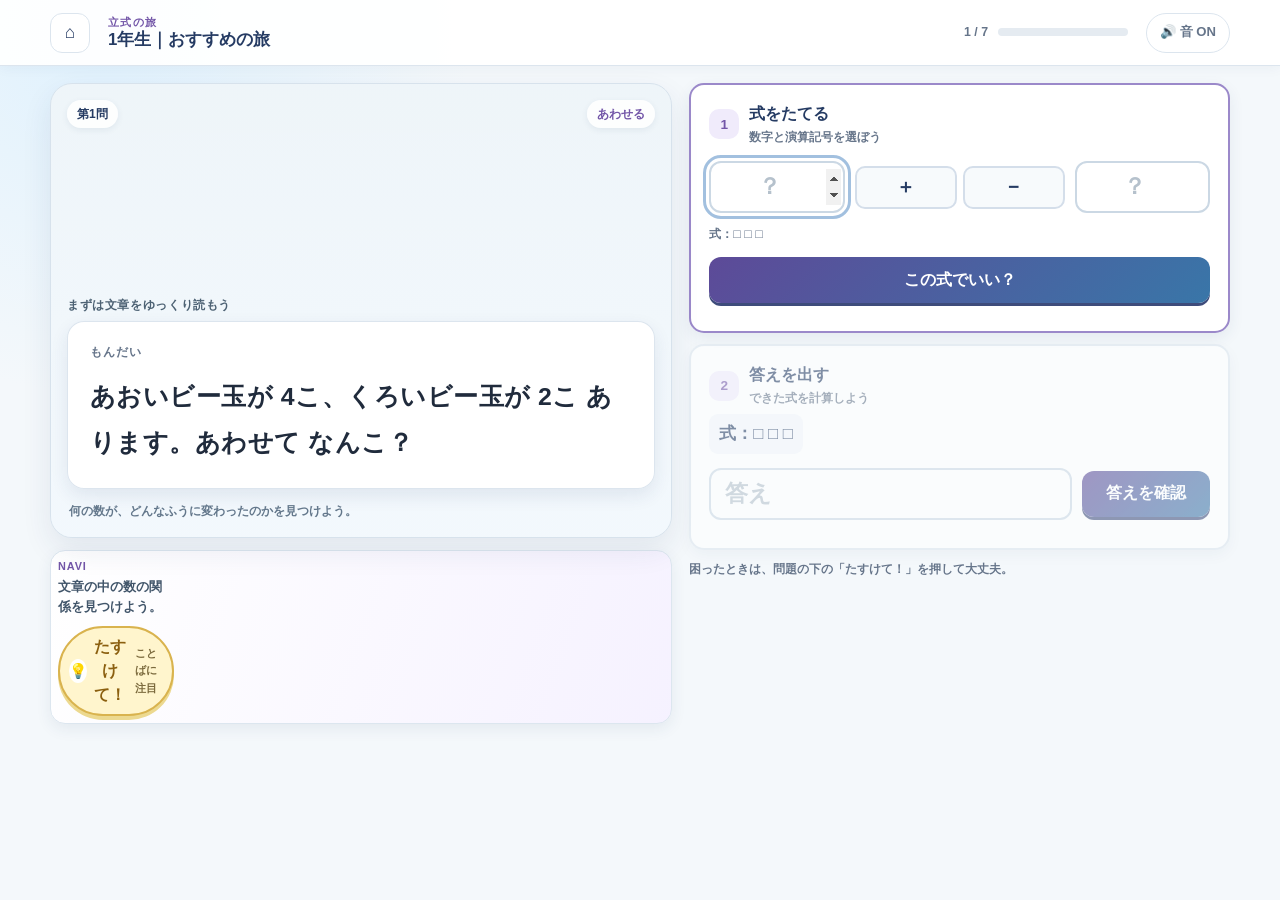
==== quest.html @ e816d4b9 "Refresh question screen after operator UI fix" ====
<!DOCTYPE html>
<html lang="ja">
<head>
  <meta charset="UTF-8">
  <meta name="viewport" content="width=device-width, initial-scale=1.0">
  <meta name="description" content="文章題の式をたてる練習">
  <title>立式の旅｜ことばの森</title>
  <link rel="stylesheet" href="styles.css?v=20261022-9">
</head>
<body class="quest-page">
  <header class="quest-header">
    <div class="quest-header-inner">
      <a class="quest-home" href="index.html" aria-label="旅の入り口へ戻る">⌂</a>
      <div class="quest-heading">
        <p class="eyebrow">立式の旅</p>
        <h1 id="quest-title">式の道をひらこう</h1>
      </div>
      <div class="quest-progress" aria-label="問題の進み具合">
        <span class="quest-progress-label" id="q-progress">1 / 7</span>
        <span class="quest-progress-track" aria-hidden="true"><span class="quest-progress-fill" id="q-progress-fill"></span></span>
      </div>
      <button class="sound-button" id="sound-toggle" type="button" aria-label="音の設定">🔊 音 ON</button>
    </div>
  </header>

  <main class="quest-main">
    <div class="quest-layout">
      <section class="problem-column" aria-labelledby="problem-heading">
        <div class="scene-card">
          <div class="scene-backdrop" id="scene-backdrop" aria-hidden="true"></div>
          <div class="scene-content">
            <div class="scene-top">
              <span class="stage-pill" id="stage-pill">第1問</span>
              <span class="type-pill" id="type-pill">文章題</span>
            </div>
            <p class="read-label">まずは文章をゆっくり読もう</p>
            <div class="problem-copy">
              <h2 id="problem-heading">もんだい</h2>
              <p class="question-text" id="q-text">よみこみ中...</p>
            </div>
            <p class="scene-tip">何の数が、どんなふうに変わったのかを見つけよう。</p>
          </div>
        </div>

        <div class="navi-help-card" id="navi-help-card">
          <img id="navi-img" src="https://tt-sensei.github.io/navi-character-/assets/web/fantasy/sora-swordsman.webp" alt="文章題の学習を案内するファンタジーNAVI">
          <div class="navi-help-copy">
            <small id="navi-label">NAVI</small>
            <p id="navi-message">文章の中の数の関係を見つけよう。</p>
            <button class="hint-trigger" id="hint-button" type="button" aria-label="ことばのヒントを開く">
              <span class="hint-trigger-icon" aria-hidden="true">💡</span>
              <strong>たすけて！</strong>
              <span>ことばに注目</span>
            </button>
            <div class="hint-box is-hidden" id="hint-box"></div>
            <button class="answer-help-trigger is-hidden" id="answer-help-button" type="button">🤝 答えをお願い</button>
          </div>
        </div>
      </section>

      <section class="work-column" aria-label="式と答えの入力">
        <div class="step-card is-active" id="formula-step">
          <div class="step-head">
            <span class="step-number">1</span>
            <div>
              <h2>式をたてる</h2>
              <p>数字と演算記号を選ぼう</p>
            </div>
          </div>
          <div class="formula-builder">
            <input class="number-input" id="formula-num1" type="number" inputmode="numeric" min="0" placeholder="？" aria-label="式の左の数">
            <div class="operator-grid" role="group" aria-label="演算記号">
              <button class="operator-button" data-operation="add" type="button" aria-label="たし算">＋</button>
              <button class="operator-button" data-operation="sub" type="button" aria-label="ひき算">−</button>
              <button class="operator-button" data-operation="mul" type="button" aria-label="かけ算">×</button>
              <button class="operator-button" data-operation="div" type="button" aria-label="わり算">÷</button>
            </div>
            <input class="number-input" id="formula-num2" type="number" inputmode="numeric" min="0" placeholder="？" aria-label="式の右の数">
          </div>
          <p class="formula-equals" id="formula-preview">式：□　□　□</p>
          <button class="step-action" id="check-formula" type="button">この式でいい？</button>
          <div class="feedback" id="formula-feedback" aria-live="polite"></div>
        </div>

        <div class="step-card is-locked" id="answer-step" aria-disabled="true">
          <div class="step-head">
            <span class="step-number">2</span>
            <div>
              <h2>答えを出す</h2>
              <p>できた式を計算しよう</p>
            </div>
          </div>
          <div class="formula-answer-view" id="answer-formula-view">式：□　□　□</div>
          <div class="answer-row">
            <input class="answer-input" id="answer-input" type="number" inputmode="numeric" min="0" placeholder="答え" aria-label="答え">
            <button class="step-action" id="check-answer" type="button" disabled>答えを確認</button>
          </div>
          <div class="feedback" id="answer-feedback" aria-live="polite"></div>
          <div class="answer-reveal is-hidden" id="answer-reveal"></div>
          <button class="step-action is-hidden" id="next-question" type="button">次の問題へ →</button>
        </div>

        <div class="escape-row">
          <span class="session-note">困ったときは、問題の下の「たすけて！」を押して大丈夫。</span>
        </div>
      </section>
    </div>

    <section class="empty-state step-card is-hidden" id="empty-state">
      <div class="step-head">
        <span class="step-number">✓</span>
        <div>
          <h2>まちがいノートは空です</h2>
          <p>まずはおすすめの旅で、いろいろな式をたててみよう。</p>
        </div>
      </div>
      <a class="secondary-button" href="index.html">旅の入り口へ戻る</a>
    </section>
  </main>

  <div class="result-overlay is-hidden" id="result-overlay" role="dialog" aria-modal="true" aria-labelledby="result-title">
    <section class="result-panel">
      <div class="result-art">
        <img id="result-art-img" src="https://tt-sensei.github.io/navi-character-/assets/web/fantasy/groups/group-fantasy-celebration.webp" alt="立式の旅を終えたNAVIキャラクターたち">
      </div>
      <h2 id="result-title">旅を終えました</h2>
      <p id="result-subtitle">今日の立式をふり返ろう。</p>
      <section class="collection-reward is-hidden" id="collection-reward" aria-live="polite">
        <p class="collection-reward-label">ゴールのごほうび</p>
        <div class="collection-reward-content">
          <div class="collection-badge-large" id="collection-badge-large"><span>？</span></div>
          <div>
            <strong id="collection-reward-title">バッジを見つけた！</strong>
            <p id="collection-reward-copy"></p>
          </div>
        </div>
      </section>
      <div class="result-stats">
        <div class="result-stat"><strong id="result-formulas">0</strong><span>式をたてた</span></div>
        <div class="result-stat"><strong id="result-correct">0</strong><span>最後までできた</span></div>
        <div class="result-stat"><strong id="result-viewed">0</strong><span>手がかり・答え</span></div>
      </div>
      <p class="result-message" id="result-message"></p>
      <div class="result-actions">
        <button class="primary-button" id="retry-quest" type="button">もう一度この旅へ</button>
        <a class="secondary-button" href="index.html">旅の入り口へ</a>
      </div>
    </section>
  </div>

  <script type="module" src="quest.js?v=20261022-7"></script>
</body>
</html>
---- styles.css ----
@import url("https://tt-sensei.github.io/edu-effects/css/edu-effects-library.css");

:root {
  --ink: #202b3c;
  --muted: #66758a;
  --line: #dce5ee;
  --paper: #ffffff;
  --paper-soft: #f7fafc;
  --sky: #eaf5ff;
  --navy: #253b63;
  --violet: #7356a8;
  --violet-soft: #f0ebfb;
  --mint: #249579;
  --mint-soft: #e6f7f1;
  --coral: #c95c52;
  --coral-soft: #fff0ee;
  --amber: #be7b21;
  --amber-soft: #fff7df;
  --blue: #3174b9;
  --blue-soft: #eaf3ff;
  --shadow: 0 12px 30px rgba(37, 59, 99, 0.09);
  --shadow-small: 0 5px 15px rgba(37, 59, 99, 0.08);
  --radius-lg: 22px;
  --radius-md: 15px;
  --radius-sm: 11px;
}

* {
  box-sizing: border-box;
}

html {
  min-width: 320px;
  background: #f3f7fa;
}

body {
  margin: 0;
  min-height: 100vh;
  color: var(--ink);
  background:
    radial-gradient(circle at 8% 0%, rgba(197, 228, 255, 0.66), transparent 28rem),
    radial-gradient(circle at 94% 10%, rgba(235, 222, 255, 0.48), transparent 24rem),
    #f4f8fb;
  font-family: "Yu Gothic", "Hiragino Kaku Gothic ProN", Meiryo, sans-serif;
  line-height: 1.55;
}

button,
input {
  font: inherit;
}

button,
a {
  -webkit-tap-highlight-color: transparent;
}

button {
  cursor: pointer;
}

button:focus-visible,
a:focus-visible,
input:focus-visible {
  outline: 3px solid rgba(49, 116, 185, 0.45);
  outline-offset: 3px;
}

img {
  max-width: 100%;
}

.is-hidden {
  display: none !important;
}

.visually-hidden {
  position: absolute !important;
  width: 1px !important;
  height: 1px !important;
  padding: 0 !important;
  margin: -1px !important;
  overflow: hidden !important;
  clip: rect(0, 0, 0, 0) !important;
  white-space: nowrap !important;
  border: 0 !important;
}

/* 共通ヘッダー */
.portal-header,
.quest-header {
  position: relative;
  z-index: 2;
  background: rgba(255, 255, 255, 0.93);
  border-bottom: 1px solid var(--line);
  box-shadow: 0 2px 12px rgba(37, 59, 99, 0.05);
}

.portal-header-inner,
.quest-header-inner {
  width: min(1180px, calc(100% - 28px));
  margin: 0 auto;
  min-height: 72px;
  display: flex;
  align-items: center;
  gap: 18px;
}

.brand {
  display: flex;
  align-items: center;
  gap: 10px;
  color: var(--navy);
}

.brand-mark {
  width: 38px;
  height: 38px;
  display: grid;
  place-items: center;
  border-radius: 12px;
  color: #fff;
  background: linear-gradient(145deg, #6b56a8, #3a6fa8);
  box-shadow: 0 5px 12px rgba(80, 73, 157, 0.2);
  font-size: 1.25rem;
}

.brand-title {
  margin: 0;
  font-size: 1.12rem;
  letter-spacing: 0.04em;
}

.brand-subtitle {
  margin: 1px 0 0;
  color: var(--muted);
  font-size: 0.72rem;
}

.header-spacer {
  flex: 1;
}

.sound-button,
.text-link-button {
  display: inline-flex;
  align-items: center;
  justify-content: center;
  min-height: 40px;
  border: 1px solid var(--line);
  border-radius: 999px;
  padding: 7px 13px;
  color: var(--muted);
  background: #fff;
  font-size: 0.82rem;
  font-weight: 700;
}

.sound-button:hover,
.text-link-button:hover {
  border-color: #a8bfd9;
  color: var(--navy);
  background: var(--blue-soft);
}

/* トップ */
.portal-main {
  width: min(1180px, calc(100% - 28px));
  margin: 0 auto;
  padding: 24px 0 42px;
}

.hero {
  min-height: 270px;
  display: grid;
  grid-template-columns: minmax(0, 1.12fr) minmax(310px, 0.88fr);
  overflow: hidden;
  border: 1px solid #d9e3ed;
  border-radius: var(--radius-lg);
  background: var(--paper);
  box-shadow: var(--shadow);
}

.hero-copy {
  padding: 31px 34px 28px;
  align-self: center;
}

.eyebrow {
  margin: 0 0 8px;
  color: var(--violet);
  font-size: 0.8rem;
  font-weight: 900;
  letter-spacing: 0.13em;
}

.hero-title {
  margin: 0;
  color: var(--navy);
  font-size: clamp(1.8rem, 3.1vw, 2.65rem);
  line-height: 1.25;
  letter-spacing: 0.03em;
}

.journey-purpose {
  display: grid;
  gap: 1px;
  max-width: 560px;
  margin-top: 13px;
  padding: 9px 13px 10px;
  border-left: 4px solid var(--amber);
  border-radius: 0 12px 12px 0;
  background: var(--amber-soft);
}

.journey-purpose span {
  color: #9a741c;
  font-size: 0.7rem;
  font-weight: 900;
  letter-spacing: 0.08em;
}

.journey-purpose strong {
  color: var(--navy);
  font-size: 1.05rem;
  line-height: 1.35;
}

.journey-purpose small {
  color: #6d5a2b;
  font-size: 0.78rem;
  font-weight: 800;
}

.hero-lead {
  max-width: 600px;
  margin: 10px 0 0;
  color: #425368;
  font-size: 0.9rem;
  font-weight: 700;
}

.flow {
  display: flex;
  flex-wrap: wrap;
  align-items: center;
  gap: 7px;
  margin-top: 21px;
}

.flow-step {
  padding: 6px 10px;
  border-radius: 999px;
  color: #3a5873;
  background: var(--blue-soft);
  font-size: 0.78rem;
  font-weight: 800;
}

.flow-arrow {
  color: #a1b0c0;
  font-weight: 900;
}

.hero-art {
  position: relative;
  min-height: 270px;
  display: grid;
  place-items: end center;
  overflow: hidden;
  background:
    linear-gradient(90deg, rgba(255, 255, 255, 0.18), transparent 28%),
    url("https://tt-sensei.github.io/navi-character-/assets/web/fantasy/backgrounds/forest.webp") center / cover;
}

.hero-art::after {
  content: "";
  position: absolute;
  inset: 0;
  background: linear-gradient(90deg, rgba(250, 252, 255, 0.3), transparent 36%);
  pointer-events: none;
}

.hero-art img {
  position: relative;
  z-index: 1;
  width: min(100%, 510px);
  height: auto;
  margin: 0 auto 3px;
  object-fit: contain;
  filter: drop-shadow(0 9px 9px rgba(41, 58, 85, 0.18));
}

.progress-card {
  display: grid;
  grid-template-columns: auto minmax(0, 1fr) auto;
  align-items: center;
  gap: 18px;
  margin-top: 18px;
  padding: 16px 20px;
  border: 1px solid #d9e3ed;
  border-radius: var(--radius-md);
  background: rgba(255, 255, 255, 0.93);
  box-shadow: var(--shadow-small);
}

.progress-emblem {
  width: 51px;
  height: 51px;
  display: grid;
  place-items: center;
  border-radius: 16px;
  color: var(--amber);
  background: var(--amber-soft);
  font-size: 1.65rem;
}

.progress-title {
  margin: 0;
  font-size: 0.82rem;
  color: var(--muted);
  font-weight: 800;
}

.progress-number {
  margin: 1px 0 0;
  color: var(--navy);
  font-size: 1.25rem;
  font-weight: 900;
}

.progress-number small {
  color: var(--muted);
  font-size: 0.75rem;
  font-weight: 700;
}

.progress-track {
  height: 10px;
  margin-top: 7px;
  overflow: hidden;
  border-radius: 99px;
  background: #e8eef3;
}

.progress-fill {
  height: 100%;
  width: 0;
  border-radius: inherit;
  background: linear-gradient(90deg, #57b995, #6f9ddb);
  transition: width 0.35s ease;
}

.progress-side {
  min-width: 104px;
  color: var(--muted);
  text-align: right;
  font-size: 0.8rem;
  font-weight: 700;
}

.progress-side strong {
  display: block;
  color: var(--violet);
  font-size: 1.05rem;
}

.collection-section {
  margin-top: 25px;
  overflow: hidden;
  border: 1px solid #dce6ef;
  border-radius: var(--radius-md);
  background: rgba(255, 255, 255, 0.86);
  box-shadow: var(--shadow-small);
}

.collection-summary {
  display: flex;
  align-items: center;
  justify-content: space-between;
  gap: 15px;
  min-height: 72px;
  padding: 13px 17px;
  cursor: pointer;
  list-style: none;
  user-select: none;
}

.collection-summary::-webkit-details-marker {
  display: none;
}

.collection-summary::marker {
  content: "";
}

.collection-summary:hover {
  background: #fbfdff;
}

.collection-summary-main {
  display: grid;
  min-width: 0;
}

.collection-kicker {
  color: #9a741c;
  font-size: 0.68rem;
  font-weight: 900;
  letter-spacing: 0.08em;
}

.collection-summary-title {
  color: var(--navy);
  font-size: 1.12rem;
  font-weight: 900;
}

.collection-summary-note {
  overflow: hidden;
  color: var(--muted);
  font-size: 0.74rem;
  font-weight: 700;
  text-overflow: ellipsis;
  white-space: nowrap;
}

.collection-summary-side {
  display: inline-flex;
  align-items: center;
  flex: 0 0 auto;
  gap: 11px;
}

.collection-count {
  color: var(--violet);
  font-size: 0.88rem;
  white-space: nowrap;
}

.collection-toggle {
  display: grid;
  width: 28px;
  height: 28px;
  place-items: center;
  border: 1px solid #cbd8e4;
  border-radius: 50%;
  color: var(--violet);
  background: var(--violet-soft);
  font-size: 1.1rem;
  line-height: 1;
  transition: transform 0.18s ease, background 0.18s ease;
}

.collection-section[open] .collection-toggle {
  transform: rotate(45deg);
  background: #fff;
}

.collection-content {
  padding: 0 14px 14px;
  border-top: 1px solid #e6edf3;
}

.collection-description {
  margin: 11px 3px 0;
  color: var(--muted);
  font-size: 0.78rem;
  font-weight: 700;
}

.collection-grid {
  display: grid;
  grid-template-columns: repeat(10, minmax(0, 1fr));
  gap: 8px;
  max-height: 410px;
  overflow: auto;
  padding: 10px;
  border: 1px solid #dce6ef;
  border-radius: var(--radius-md);
  background: rgba(255, 255, 255, 0.72);
}

.collection-badge-card {
  min-width: 0;
  padding: 5px 3px 6px;
  border: 1px solid transparent;
  border-radius: 10px;
  background: rgba(255, 255, 255, 0.8);
  text-align: center;
}

.collection-badge-card.is-found {
  border-color: #ead99a;
  background: #fffdf4;
}

.collection-badge-frame {
  display: grid;
  width: 100%;
  aspect-ratio: 1;
  place-items: center;
  border-radius: 50%;
  color: #bdc8d2;
  background: #edf2f6;
  font-size: 1.25rem;
  font-weight: 900;
}

.collection-badge-card.is-found .collection-badge-frame {
  background: #fff7d9;
}

.collection-badge-frame img {
  width: 100%;
  height: 100%;
  object-fit: contain;
}

.collection-badge-card strong,
.collection-badge-card small {
  display: block;
  overflow: hidden;
  text-overflow: ellipsis;
  white-space: nowrap;
}

.collection-badge-card strong {
  margin-top: 4px;
  color: var(--navy);
  font-size: 0.67rem;
}

.collection-badge-card small {
  margin-top: 1px;
  color: var(--muted);
  font-size: 0.57rem;
  font-weight: 800;
}

.section-heading {
  display: flex;
  align-items: end;
  justify-content: space-between;
  gap: 15px;
  margin: 30px 2px 12px;
}

.section-heading h2 {
  margin: 0;
  color: var(--navy);
  font-size: 1.25rem;
}

.section-heading p {
  margin: 3px 0 0;
  color: var(--muted);
  font-size: 0.82rem;
}

.grade-grid {
  display: grid;
  grid-template-columns: repeat(3, minmax(0, 1fr));
  gap: 13px;
}

.grade-card {
  position: relative;
  display: flex;
  flex-direction: column;
  min-height: 142px;
  padding: 18px;
  border: 2px solid transparent;
  border-radius: var(--radius-md);
  color: var(--ink);
  background: #fff;
  box-shadow: var(--shadow-small);
  text-align: left;
  transition: transform 0.16s ease, border-color 0.16s ease, box-shadow 0.16s ease;
}

.grade-card:hover {
  transform: translateY(-2px);
  box-shadow: var(--shadow);
}

.grade-card.is-selected {
  border-color: var(--violet);
  box-shadow: 0 0 0 4px rgba(115, 86, 168, 0.1), var(--shadow-small);
}

.grade-card[data-color="mint"] .grade-number {
  color: var(--mint);
  background: var(--mint-soft);
}

.grade-card[data-color="blue"] .grade-number {
  color: var(--blue);
  background: var(--blue-soft);
}

.grade-card[data-color="violet"] .grade-number {
  color: var(--violet);
  background: var(--violet-soft);
}

.grade-top {
  display: flex;
  align-items: center;
  gap: 11px;
}

.grade-number {
  width: 40px;
  height: 40px;
  display: grid;
  place-items: center;
  border-radius: 13px;
  font-size: 1.15rem;
  font-weight: 900;
}

.grade-card h3 {
  margin: 0;
  font-size: 1.1rem;
}

.grade-card p {
  margin: 11px 0 0;
  color: var(--muted);
  font-size: 0.82rem;
  font-weight: 700;
}

.grade-check {
  position: absolute;
  top: 13px;
  right: 14px;
  color: var(--violet);
  font-size: 0.85rem;
  font-weight: 900;
  opacity: 0;
}

.grade-card.is-selected .grade-check {
  opacity: 1;
}

.route-panel {
  margin-top: 16px;
  padding: 20px;
  border: 1px solid #d9e3ed;
  border-radius: var(--radius-lg);
  background: rgba(255, 255, 255, 0.94);
  box-shadow: var(--shadow-small);
}

.route-panel-head {
  display: flex;
  align-items: center;
  justify-content: space-between;
  gap: 18px;
  margin-bottom: 14px;
}

.route-panel-head h2 {
  margin: 0;
  color: var(--navy);
  font-size: 1.18rem;
}

.route-panel-head p {
  margin: 3px 0 0;
  color: var(--muted);
  font-size: 0.8rem;
}

.route-map-mark {
  flex: 0 0 auto;
  width: 86px;
  height: 50px;
  overflow: hidden;
  border-radius: 12px;
  background: var(--violet-soft);
}

.route-map-mark img {
  width: 100%;
  height: 100%;
  object-fit: contain;
}

.route-grid {
  display: grid;
  grid-template-columns: repeat(3, minmax(0, 1fr));
  gap: 10px;
}

.route-card {
  min-height: 87px;
  padding: 13px 14px;
  border: 2px solid var(--line);
  border-radius: var(--radius-sm);
  color: var(--ink);
  background: var(--paper-soft);
  text-align: left;
  transition: border-color 0.15s ease, background 0.15s ease, transform 0.15s ease;
}

.route-card:hover {
  transform: translateY(-1px);
  border-color: #b9c9da;
}

.route-card.is-selected {
  border-color: var(--route-color, var(--violet));
  background: #fff;
  box-shadow: 0 0 0 3px color-mix(in srgb, var(--route-color, var(--violet)) 12%, transparent);
}

.route-card[data-color="mint"] { --route-color: var(--mint); }
.route-card[data-color="coral"] { --route-color: var(--coral); }
.route-card[data-color="violet"] { --route-color: var(--violet); }
.route-card[data-color="amber"] { --route-color: var(--amber); }
.route-card[data-color="blue"] { --route-color: var(--blue); }

.route-icon {
  display: inline-grid;
  width: 28px;
  height: 28px;
  place-items: center;
  margin-bottom: 5px;
  border-radius: 9px;
  color: var(--route-color, var(--violet));
  background: color-mix(in srgb, var(--route-color, var(--violet)) 12%, white);
  font-size: 1rem;
  font-weight: 900;
}

.route-card strong {
  display: block;
  font-size: 0.9rem;
}

.route-card small {
  display: block;
  margin-top: 2px;
  color: var(--muted);
  font-size: 0.72rem;
  font-weight: 700;
}

.route-actions {
  display: flex;
  align-items: center;
  justify-content: space-between;
  gap: 12px;
  margin-top: 17px;
}

.route-selected-note {
  color: var(--muted);
  font-size: 0.8rem;
  font-weight: 700;
}

.primary-button,
.secondary-button {
  min-height: 47px;
  border-radius: 13px;
  padding: 10px 20px;
  font-weight: 900;
  transition: transform 0.12s ease, box-shadow 0.12s ease, opacity 0.12s ease;
}

.primary-button {
  border: 0;
  color: #fff;
  background: linear-gradient(135deg, #5f4d9c, #3776a9);
  box-shadow: 0 4px 0 #3e4c7b;
}

.primary-button:hover {
  box-shadow: 0 6px 12px rgba(64, 78, 138, 0.22);
}

.primary-button:active,
.secondary-button:active {
  transform: translateY(2px);
}

.secondary-button {
  border: 1px solid var(--line);
  color: var(--navy);
  background: #fff;
}

.secondary-button:hover {
  border-color: #a8bfd9;
  background: var(--blue-soft);
}

.journey-note {
  display: grid;
  grid-template-columns: auto 1fr;
  align-items: center;
  gap: 16px;
  margin-top: 19px;
  padding: 13px 17px;
  border: 1px solid #dce9e8;
  border-radius: var(--radius-md);
  background: #f2fbf8;
}

.journey-note img {
  width: 92px;
  height: 66px;
  object-fit: contain;
}

.journey-note strong {
  display: block;
  color: #2d6e61;
  font-size: 0.9rem;
}

.journey-note span {
  display: block;
  margin-top: 2px;
  color: #577b75;
  font-size: 0.78rem;
}

.portal-footer {
  display: flex;
  align-items: center;
  justify-content: space-between;
  gap: 15px;
  margin-top: 22px;
  color: var(--muted);
  font-size: 0.75rem;
}

.empty-state {
  width: min(680px, 100%);
  margin: 30px auto;
}

.empty-state .secondary-button {
  display: inline-flex;
  margin-top: 18px;
  color: var(--navy);
  text-decoration: none;
}

.danger-link {
  border: 0;
  padding: 4px 0;
  color: #8998a9;
  background: transparent;
  font-size: 0.75rem;
  text-decoration: underline;
}

.danger-link:hover {
  color: var(--coral);
}

/* 問題画面 */
.quest-page {
  background:
    radial-gradient(circle at 8% 3%, rgba(208, 236, 255, 0.58), transparent 23rem),
    #f4f8fb;
}

.quest-header-inner {
  min-height: 65px;
}

.quest-home {
  display: inline-grid;
  width: 40px;
  height: 40px;
  place-items: center;
  flex: 0 0 auto;
  border: 1px solid var(--line);
  border-radius: 12px;
  color: var(--navy);
  background: #fff;
  text-decoration: none;
  font-size: 1.1rem;
}

.quest-home:hover {
  background: var(--blue-soft);
}

.quest-heading {
  min-width: 0;
}

.quest-heading .eyebrow {
  margin: 0;
  font-size: 0.66rem;
}

.quest-heading h1 {
  margin: 0;
  color: var(--navy);
  font-size: 1.05rem;
  line-height: 1.25;
}

.quest-progress {
  display: flex;
  align-items: center;
  gap: 10px;
  margin-left: auto;
}

.quest-progress-label {
  color: var(--muted);
  font-size: 0.77rem;
  font-weight: 900;
  white-space: nowrap;
}

.quest-progress-track {
  width: 130px;
  height: 8px;
  overflow: hidden;
  border-radius: 99px;
  background: #e5ebf1;
}

.quest-progress-fill {
  width: 0;
  height: 100%;
  border-radius: inherit;
  background: linear-gradient(90deg, #66b9a0, #6c80bd);
  transition: width 0.25s ease;
}

.quest-main {
  width: min(1180px, calc(100% - 28px));
  margin: 0 auto;
  padding: 17px 0 30px;
}

.quest-layout {
  display: grid;
  grid-template-columns: minmax(0, 1.07fr) minmax(380px, 0.93fr);
  align-items: start;
  gap: 17px;
}

.problem-column,
.work-column {
  min-width: 0;
}

.scene-card {
  position: relative;
  min-height: 455px;
  overflow: hidden;
  padding: 16px;
  border: 1px solid #d7e2ec;
  border-radius: var(--radius-lg);
  background: #edf4f8;
  box-shadow: var(--shadow);
}

.scene-backdrop {
  position: absolute;
  inset: 0;
  background: center / cover no-repeat;
  opacity: 0.72;
}

.scene-backdrop::after {
  content: "";
  position: absolute;
  inset: 0;
  background: linear-gradient(180deg, rgba(245, 250, 255, 0.2), rgba(245, 250, 255, 0.82) 68%, rgba(245, 250, 255, 0.95));
}

.scene-content {
  position: relative;
  z-index: 1;
  display: flex;
  min-height: 421px;
  flex-direction: column;
}

.scene-top {
  display: flex;
  align-items: center;
  justify-content: space-between;
  gap: 10px;
}

.stage-pill,
.type-pill {
  display: inline-flex;
  align-items: center;
  min-height: 28px;
  padding: 4px 10px;
  border-radius: 999px;
  color: var(--navy);
  background: rgba(255, 255, 255, 0.86);
  box-shadow: 0 2px 6px rgba(37, 59, 99, 0.08);
  font-size: 0.75rem;
  font-weight: 900;
}

.type-pill {
  color: var(--violet);
}

.read-label {
  margin: auto 0 6px;
  color: #4c6173;
  font-size: 0.77rem;
  font-weight: 900;
  letter-spacing: 0.05em;
}

.problem-copy {
  padding: 21px 22px 22px;
  border: 1px solid rgba(218, 228, 237, 0.94);
  border-radius: 17px;
  background: rgba(255, 255, 255, 0.95);
  box-shadow: 0 7px 18px rgba(37, 59, 99, 0.09);
}

.problem-copy h2 {
  margin: 0;
  color: var(--muted);
  font-size: 0.76rem;
  letter-spacing: 0.07em;
}

.question-text {
  margin: 12px 0 0;
  color: var(--ink);
  font-size: clamp(1.15rem, 2.05vw, 1.55rem);
  font-weight: 900;
  line-height: 1.85;
  letter-spacing: 0.02em;
  white-space: pre-wrap;
}

.scene-tip {
  margin: 13px 2px 0;
  color: #63778b;
  font-size: 0.78rem;
  font-weight: 700;
}

.navi-help-card {
  display: grid;
  grid-template-columns: 116px minmax(0, 1fr);
  align-items: center;
  gap: 13px;
  min-height: 124px;
  margin-top: 12px;
  padding: 7px 15px 7px 7px;
  border: 1px solid #dce6ef;
  border-radius: var(--radius-md);
  background: linear-gradient(110deg, rgba(255, 255, 255, 0.96), rgba(245, 241, 255, 0.96));
  box-shadow: var(--shadow-small);
}

.navi-help-card img {
  width: 116px;
  height: 116px;
  align-self: center;
  object-fit: contain;
}

.navi-help-copy {
  min-width: 0;
}

.navi-help-copy small {
  display: block;
  color: var(--violet);
  font-size: 0.68rem;
  font-weight: 900;
  letter-spacing: 0.08em;
}

.navi-help-copy p {
  margin: 2px 0 0;
  color: #41556a;
  font-size: 0.82rem;
  font-weight: 800;
}

.hint-trigger {
  display: inline-flex;
  align-items: center;
  gap: 7px;
  min-height: 38px;
  margin-top: 8px;
  padding: 7px 13px 7px 9px;
  border: 2px solid #d9b34e;
  border-radius: 999px;
  color: #654d15;
  background: #fff5cd;
  box-shadow: 0 4px 0 #ecd990;
  font-size: 0.82rem;
  font-weight: 900;
  cursor: pointer;
  transition: transform 140ms ease, box-shadow 140ms ease, background 140ms ease;
}

.hint-trigger:hover {
  background: #ffefb4;
  transform: translateY(-1px);
  box-shadow: 0 5px 0 #ecd990;
}

.hint-trigger:active {
  transform: translateY(2px);
  box-shadow: 0 2px 0 #ecd990;
}

.hint-trigger:focus-visible {
  outline: 3px solid rgba(73, 111, 190, 0.4);
  outline-offset: 3px;
}

.hint-trigger-icon {
  display: inline-grid;
  width: 24px;
  height: 24px;
  place-items: center;
  border-radius: 50%;
  background: #fff;
  font-size: 0.92rem;
}

.hint-trigger strong {
  color: #8b5f0f;
  font-size: 0.98rem;
}

.hint-trigger > span:last-child {
  color: #7b6a3d;
  font-size: 0.7rem;
  font-weight: 800;
}

.step-card {
  padding: 17px 18px;
  border: 2px solid #dce5ee;
  border-radius: var(--radius-md);
  background: #fff;
  box-shadow: var(--shadow-small);
}

.step-card + .step-card {
  margin-top: 11px;
}

.step-card.is-active {
  border-color: #9b89ca;
}

.step-card.is-done {
  border-color: #7fc6ad;
  background: #fbfffd;
}

.step-card.is-locked {
  opacity: 0.56;
}

.step-head {
  display: flex;
  align-items: center;
  gap: 10px;
}

.step-number {
  width: 30px;
  height: 30px;
  display: grid;
  place-items: center;
  border-radius: 10px;
  color: var(--violet);
  background: var(--violet-soft);
  font-size: 0.85rem;
  font-weight: 900;
}

.step-card.is-done .step-number {
  color: var(--mint);
  background: var(--mint-soft);
}

.step-head h2 {
  margin: 0;
  color: var(--navy);
  font-size: 1rem;
}

.step-head p {
  margin: 1px 0 0;
  color: var(--muted);
  font-size: 0.74rem;
  font-weight: 700;
}

.formula-builder {
  display: grid;
  grid-template-columns: minmax(85px, 1fr) minmax(150px, 1.55fr) minmax(85px, 1fr);
  align-items: center;
  gap: 10px;
  margin-top: 15px;
}

.number-input,
.answer-input {
  width: 100%;
  min-width: 0;
  min-height: 52px;
  border: 2px solid #cbd8e4;
  border-radius: 12px;
  color: var(--navy);
  background: #fff;
  font-size: 1.45rem;
  font-weight: 900;
  text-align: center;
}

.number-input::placeholder,
.answer-input::placeholder {
  color: #b5c1cc;
}

.number-input:disabled {
  color: #3e6d5e;
  border-color: #a9d9c7;
  background: #f1fbf6;
}

.operator-grid {
  display: grid;
  grid-template-columns: repeat(4, minmax(0, 1fr));
  gap: 6px;
}

.operator-button {
  min-height: 43px;
  border: 2px solid #d4deea;
  border-radius: 10px;
  color: var(--navy);
  background: var(--paper-soft);
  font-size: 1.2rem;
  font-weight: 900;
}

.operator-button:hover {
  border-color: #a9bbd1;
  background: var(--blue-soft);
}

.operator-button.is-selected {
  border-color: var(--violet);
  color: #fff;
  background: var(--violet);
}

.operator-button:disabled {
  cursor: default;
}

.formula-equals {
  margin: 12px 0 0;
  color: var(--muted);
  font-size: 0.78rem;
  font-weight: 800;
}

.formula-answer-view {
  display: inline-flex;
  align-items: center;
  gap: 7px;
  margin-top: 6px;
  padding: 7px 10px;
  border-radius: 9px;
  color: var(--navy);
  background: #f4f7fb;
  font-size: 1.05rem;
  font-weight: 900;
}

.step-action {
  width: 100%;
  min-height: 46px;
  margin-top: 13px;
  border: 0;
  border-radius: 12px;
  color: #fff;
  background: linear-gradient(135deg, #5d4a98, #3976a8);
  box-shadow: 0 3px 0 #3e4c7b;
  font-weight: 900;
}

.step-action:hover {
  filter: brightness(1.04);
}

.step-action:active {
  transform: translateY(2px);
  box-shadow: 0 1px 0 #3e4c7b;
}

.answer-row {
  display: grid;
  grid-template-columns: 1fr auto;
  align-items: center;
  gap: 10px;
  margin-top: 14px;
}

.answer-row .answer-input {
  text-align: left;
  padding: 0 14px;
}

.answer-row .step-action {
  width: auto;
  min-width: 128px;
  margin-top: 0;
}

.answer-help-trigger {
  display: block;
  width: 100%;
  margin-top: 10px;
  padding: 9px 12px;
  border: 1px dashed #9b89ca;
  border-radius: 10px;
  color: #65518d;
  background: #f7f3ff;
  font-size: 0.78rem;
  font-weight: 900;
  cursor: pointer;
}

.answer-help-trigger:hover {
  background: #eee8ff;
}

.answer-help-trigger:focus-visible {
  outline: 3px solid rgba(73, 111, 190, 0.4);
  outline-offset: 2px;
}

.feedback {
  min-height: 0;
  margin-top: 11px;
  padding: 0;
  border-radius: 11px;
  font-size: 0.84rem;
  font-weight: 900;
}

.feedback:not(:empty) {
  padding: 10px 12px;
}

.feedback.correct {
  color: #236c54;
  background: var(--mint-soft);
}

.feedback.wrong {
  color: #a74640;
  background: var(--coral-soft);
}

.feedback.info {
  color: #6a5b26;
  background: var(--amber-soft);
}

.hint-box {
  margin-top: 10px;
  padding: 12px;
  border: 1px dashed #e0bd69;
  border-radius: 11px;
  color: #6d5a2b;
  background: #fffaf0;
  font-size: 0.8rem;
  font-weight: 700;
}

.hint-box strong {
  display: block;
  margin-bottom: 4px;
  color: #987021;
}

.hint-keywords {
  display: flex;
  flex-wrap: wrap;
  gap: 5px;
  margin-top: 6px;
}

.hint-keywords span {
  padding: 3px 7px;
  border-radius: 999px;
  color: #895f17;
  background: #ffedb9;
  font-size: 0.72rem;
}

.answer-reveal {
  margin-top: 10px;
  padding: 11px 12px;
  border-radius: 11px;
  color: #38566b;
  background: #edf6fd;
  font-size: 0.82rem;
  font-weight: 800;
}

.answer-reveal strong {
  color: var(--navy);
}

.escape-row {
  display: flex;
  align-items: center;
  justify-content: space-between;
  flex-wrap: wrap;
  gap: 7px 14px;
  margin-top: 11px;
}

.quiet-button {
  border: 0;
  padding: 6px 0;
  color: var(--muted);
  background: transparent;
  font-size: 0.76rem;
  font-weight: 800;
  text-decoration: underline;
}

.quiet-button:hover {
  color: var(--violet);
}

.session-note {
  color: var(--muted);
  font-size: 0.72rem;
  font-weight: 700;
}

/* 結果 */
.result-overlay {
  position: fixed;
  inset: 0;
  z-index: 20;
  display: grid;
  place-items: center;
  padding: 20px;
  background: rgba(31, 45, 67, 0.48);
}

.result-panel {
  width: min(560px, 100%);
  max-height: min(720px, calc(100vh - 40px));
  overflow: auto;
  padding: 23px;
  border: 1px solid #d7e1ea;
  border-radius: var(--radius-lg);
  background: #fff;
  box-shadow: 0 24px 60px rgba(22, 39, 68, 0.2);
  text-align: center;
}

.result-art {
  height: 145px;
  overflow: hidden;
  border-radius: 15px;
  background:
    url("https://tt-sensei.github.io/navi-character-/assets/web/fantasy/backgrounds/grassland.webp") center / cover;
}

.result-art img {
  width: min(100%, 370px);
  height: 100%;
  object-fit: contain;
}

.result-panel h2 {
  margin: 17px 0 3px;
  color: var(--navy);
  font-size: 1.4rem;
}

.result-panel > p {
  margin: 0;
  color: var(--muted);
  font-size: 0.84rem;
  font-weight: 700;
}

.collection-reward {
  margin: 16px 0 3px;
  padding: 11px 13px;
  border: 1px solid #ead99a;
  border-radius: 14px;
  background: linear-gradient(135deg, #fffdf1, #fff7d6);
  text-align: left;
}

.collection-reward-label {
  margin: 0 0 7px;
  color: #9a741c;
  font-size: 0.7rem;
  font-weight: 900;
  letter-spacing: 0.08em;
}

.collection-reward-content {
  display: grid;
  grid-template-columns: 88px minmax(0, 1fr);
  align-items: center;
  gap: 12px;
}

.collection-badge-large {
  display: grid;
  width: 88px;
  height: 88px;
  place-items: center;
  border-radius: 50%;
  color: #b78b25;
  background: #fff;
  box-shadow: 0 4px 12px rgba(154, 116, 28, 0.16);
  font-size: 2rem;
  font-weight: 900;
}

.collection-badge-large img {
  width: 100%;
  height: 100%;
  object-fit: contain;
}

.collection-reward-content strong {
  display: block;
  color: var(--navy);
  font-size: 1rem;
}

.collection-reward-content p {
  margin: 4px 0 0;
  color: #6d5a2b;
  font-size: 0.76rem;
  font-weight: 800;
  line-height: 1.55;
}

.result-stats {
  display: grid;
  grid-template-columns: repeat(3, 1fr);
  gap: 8px;
  margin: 17px 0;
}

.result-stat {
  padding: 10px 5px;
  border-radius: 11px;
  background: var(--paper-soft);
}

.result-stat strong {
  display: block;
  color: var(--violet);
  font-size: 1.3rem;
}

.result-stat span {
  color: var(--muted);
  font-size: 0.7rem;
  font-weight: 800;
}

.result-message {
  margin: 0 0 15px;
  padding: 10px 12px;
  border-radius: 10px;
  color: #3d5c70;
  background: var(--blue-soft);
  font-size: 0.8rem;
  font-weight: 800;
}

.result-actions {
  display: grid;
  grid-template-columns: 1fr 1fr;
  gap: 9px;
}

@media (max-width: 900px) {
  .hero {
    grid-template-columns: minmax(0, 1fr) minmax(270px, 0.8fr);
  }

  .hero-copy {
    padding: 25px 25px 23px;
  }

  .quest-layout {
    grid-template-columns: minmax(0, 1fr) minmax(350px, 0.92fr);
  }

  .scene-card {
    min-height: 440px;
  }
}

@media (max-width: 760px) {
  .portal-header-inner,
  .quest-header-inner,
  .portal-main,
  .quest-main {
    width: min(100% - 20px, 620px);
  }

  .portal-header-inner,
  .quest-header-inner {
    min-height: 62px;
    gap: 10px;
  }

  .brand-subtitle {
    display: none;
  }

  .hero {
    display: block;
  }

  .hero-copy {
    padding: 23px 21px 21px;
  }

  .hero-art {
    min-height: 174px;
  }

  .hero-art img {
    width: min(100%, 350px);
  }

  .progress-card {
    grid-template-columns: auto minmax(0, 1fr);
    gap: 12px;
    padding: 13px 14px;
  }

  .progress-side {
    grid-column: 2;
    min-width: 0;
    text-align: left;
  }

  .grade-grid,
  .route-grid {
    grid-template-columns: 1fr;
  }

  .collection-grid {
    grid-template-columns: repeat(5, minmax(0, 1fr));
    max-height: 360px;
  }

  .grade-card {
    min-height: 102px;
  }

  .route-panel-head {
    align-items: start;
  }

  .route-map-mark {
    width: 72px;
    height: 43px;
  }

  .route-actions {
    align-items: stretch;
    flex-direction: column;
  }

  .route-actions .primary-button {
    width: 100%;
  }

  .journey-note {
    grid-template-columns: 72px 1fr;
  }

  .journey-note img {
    width: 72px;
  }

  .portal-footer {
    align-items: flex-start;
    flex-direction: column;
  }

  .quest-progress {
    gap: 6px;
  }

  .quest-progress-track {
    width: 76px;
  }

  .quest-heading h1 {
    font-size: 0.9rem;
  }

  .quest-main {
    padding-top: 10px;
  }

  .quest-layout {
    grid-template-columns: 1fr;
    gap: 11px;
  }

  .scene-card {
    min-height: 350px;
    padding: 12px;
  }

  .scene-content {
    min-height: 326px;
  }

  .problem-copy {
    padding: 16px 15px 17px;
  }

  .question-text {
    font-size: 1.1rem;
    line-height: 1.7;
  }

  .formula-builder {
    grid-template-columns: minmax(69px, 1fr) minmax(126px, 1.55fr) minmax(69px, 1fr);
    gap: 6px;
  }

  .number-input,
  .answer-input {
    min-height: 49px;
    font-size: 1.25rem;
  }

  .operator-button {
    min-height: 39px;
  }
}

@media (max-width: 440px) {
  .brand-title {
    font-size: 0.95rem;
  }

  .sound-button {
    min-height: 36px;
    padding: 5px 9px;
    font-size: 0.72rem;
  }

  .flow {
    gap: 4px;
  }

  .flow-step {
    padding: 5px 7px;
    font-size: 0.7rem;
  }

  .flow-arrow {
    font-size: 0.75rem;
  }

  .quest-home {
    width: 36px;
    height: 36px;
  }

  .quest-progress-label {
    font-size: 0.7rem;
  }

  .quest-progress-track {
    width: 58px;
  }

  .navi-help-card {
    grid-template-columns: 96px minmax(0, 1fr);
    gap: 10px;
    padding-right: 10px;
  }

  .navi-help-card img {
    width: 96px;
    height: 96px;
  }

  .step-card {
    padding: 14px 13px;
  }

  .answer-row {
    grid-template-columns: 1fr;
  }

  .answer-row .step-action {
    width: 100%;
  }

  .result-stats {
    gap: 5px;
  }

  .result-actions {
    grid-template-columns: 1fr;
  }
}

@media (prefers-reduced-motion: reduce) {
  *,
  *::before,
  *::after {
    scroll-behavior: auto !important;
    transition-duration: 0.001ms !important;
    animation-duration: 0.001ms !important;
    animation-iteration-count: 1 !important;
  }
}

/* 文章題のふりがな */
.question-text ruby {
  ruby-position: over;
  ruby-align: center;
}

.question-text rt {
  color: #53677d;
  font-size: 0.52em;
  font-weight: 700;
  line-height: 1;
}


/* スタート画面のふりがな */
.portal-main ruby {
  ruby-position: over;
  ruby-align: center;
}

.portal-main rt {
  color: #53677d;
  font-size: 0.52em;
  font-weight: 700;
  line-height: 1;
}
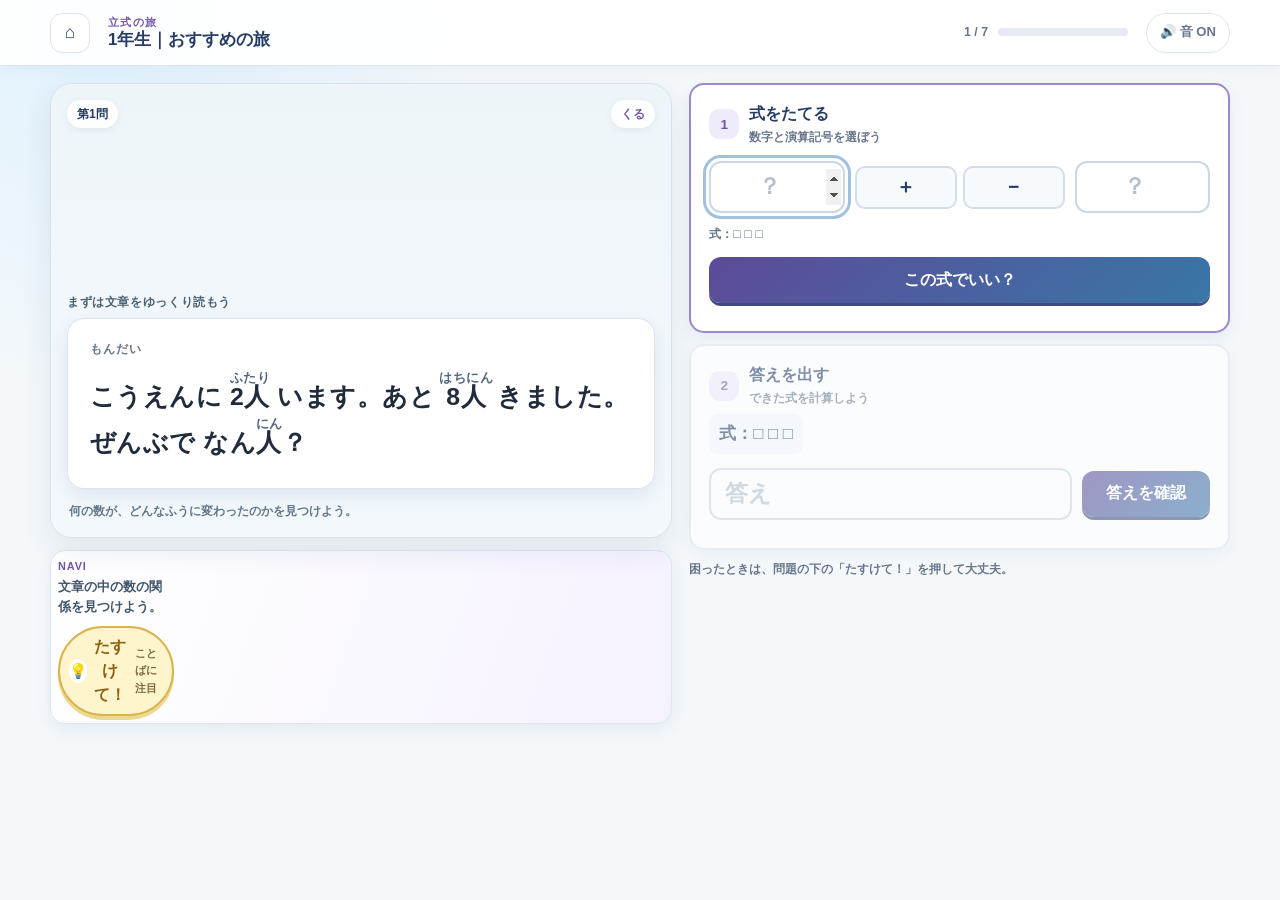
==== commit e89ffd65: "Refresh question page for expanded problem bank" ====
--- a/quest.html
+++ b/quest.html
@@ -148,6 +148,6 @@
     </section>
   </div>
 
-  <script type="module" src="quest.js?v=20261022-7"></script>
+  <script type="module" src="quest.js?v=20261022-9"></script>
 </body>
 </html>
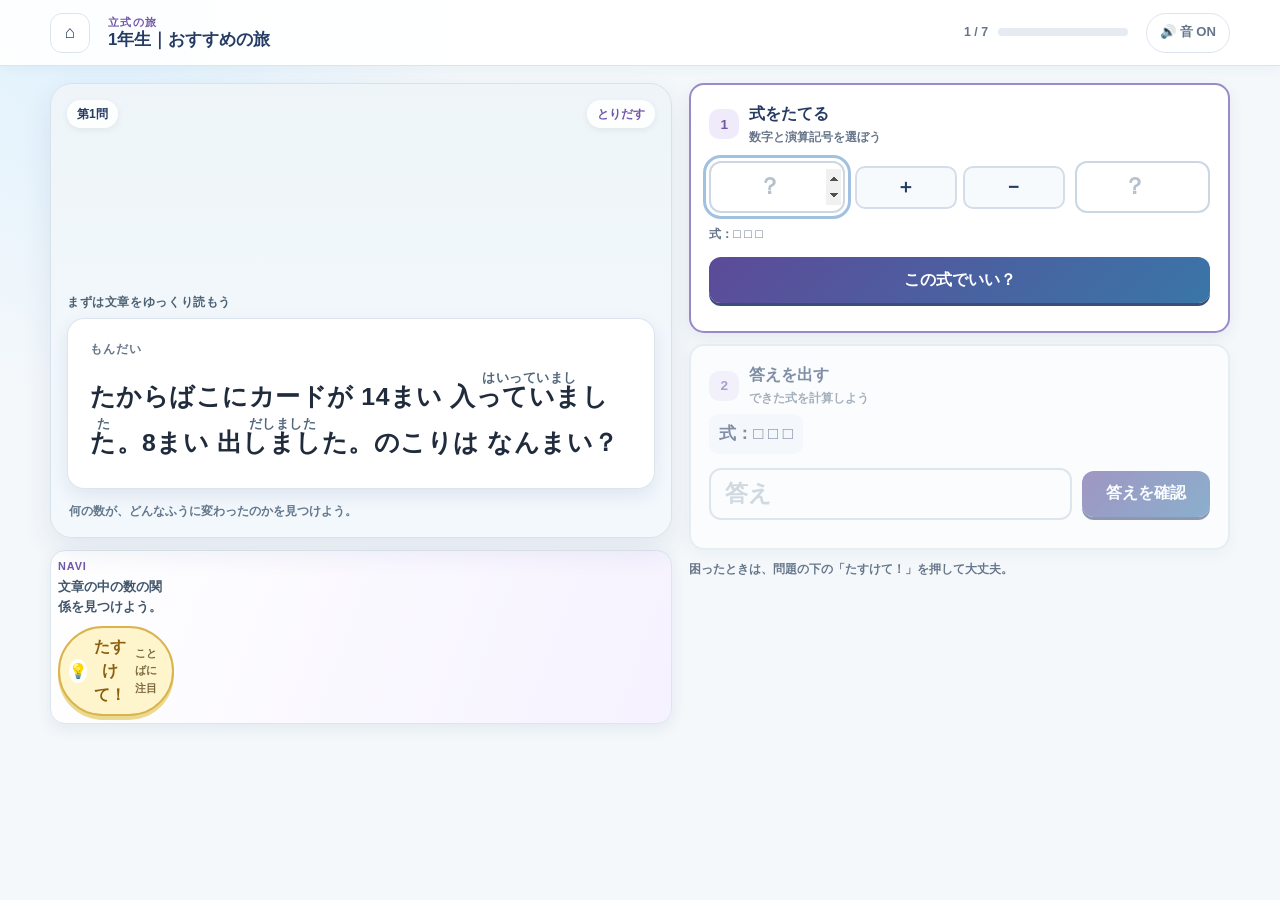
==== commit 5c41d023: "Refresh question screen after data validation" ====
--- a/quest.html
+++ b/quest.html
@@ -148,6 +148,6 @@
     </section>
   </div>
 
-  <script type="module" src="quest.js?v=20261022-9"></script>
+  <script type="module" src="quest.js?v=20261022-10"></script>
 </body>
 </html>
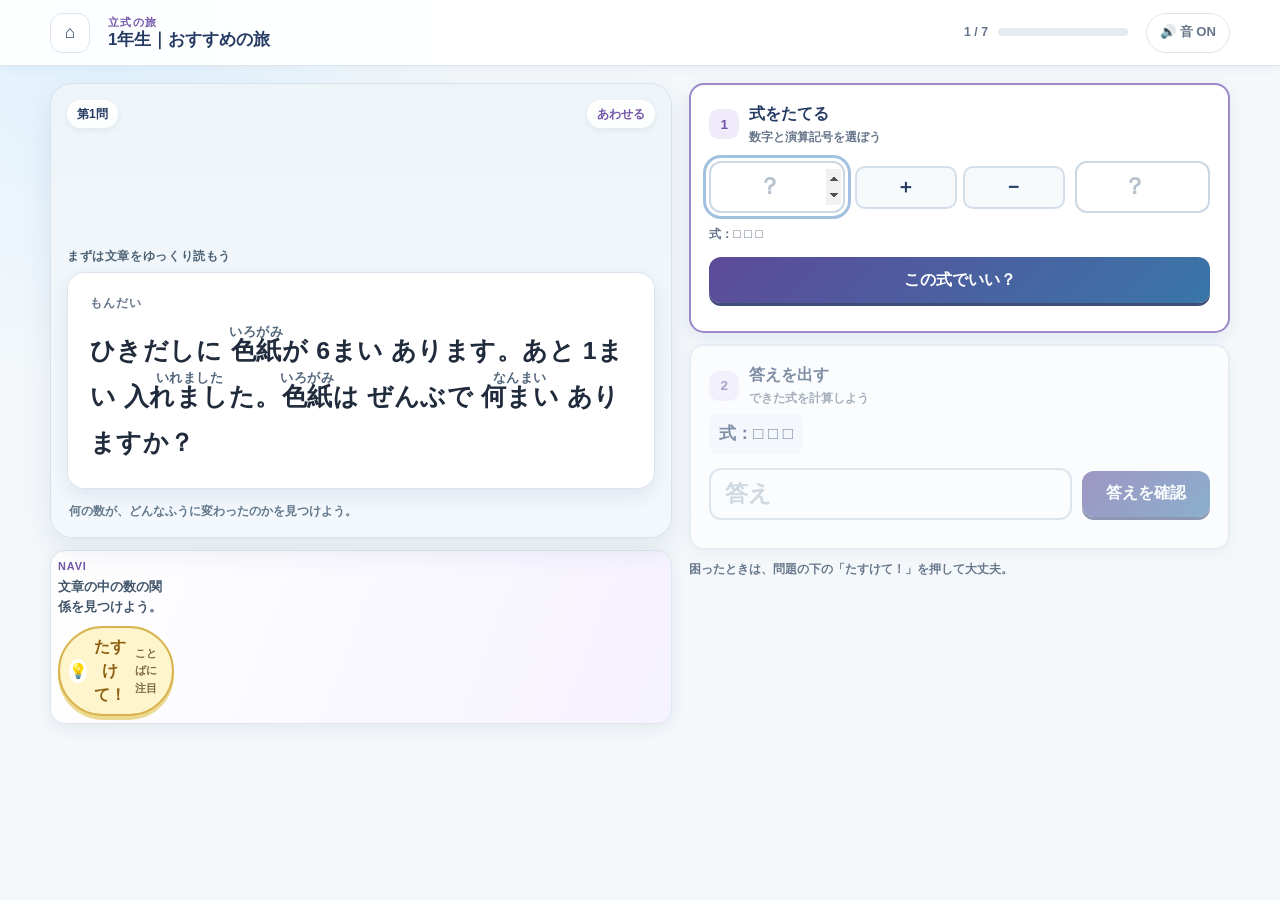
==== commit 604c66eb: "Refresh question screen assets after content updates" ====
--- a/quest.html
+++ b/quest.html
@@ -148,6 +148,6 @@
     </section>
   </div>
 
-  <script type="module" src="quest.js?v=20261022-10"></script>
+  <script type="module" src="quest.js?v=20261022-11"></script>
 </body>
 </html>
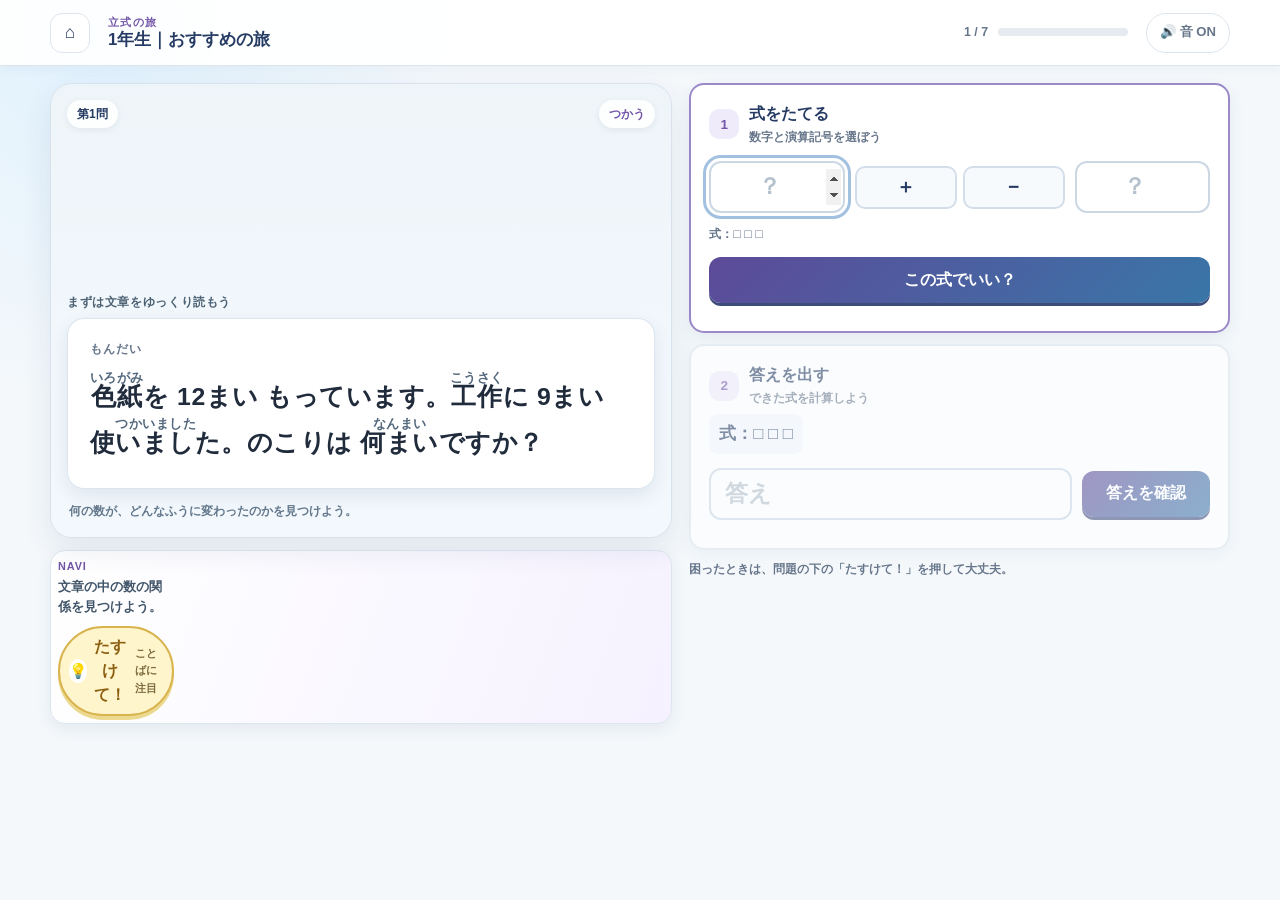
==== commit 130014c8: "Refresh question page asset after furigana review" ====
--- a/quest.html
+++ b/quest.html
@@ -148,6 +148,6 @@
     </section>
   </div>
 
-  <script type="module" src="quest.js?v=20261022-11"></script>
+  <script type="module" src="quest.js?v=20261022-12"></script>
 </body>
 </html>
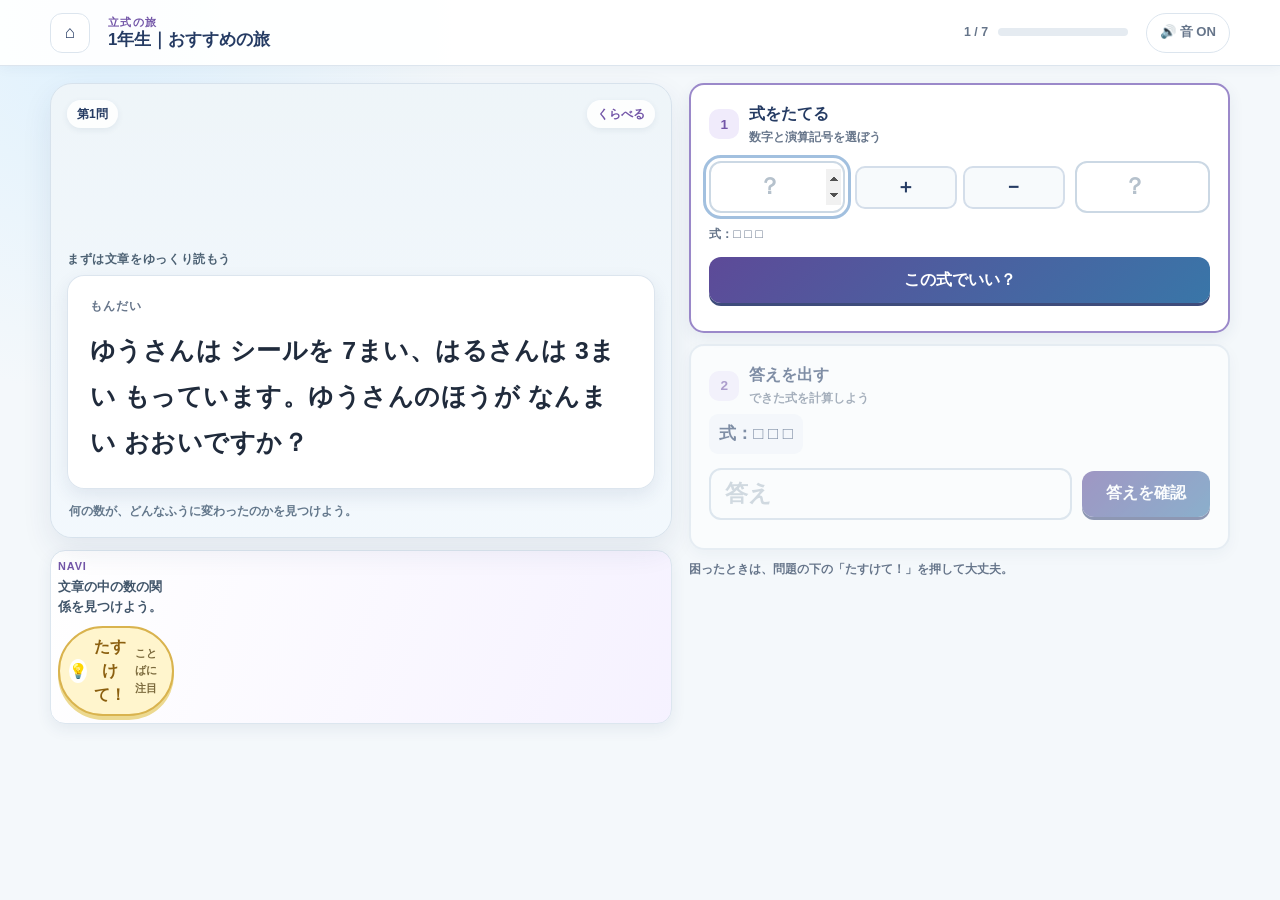
==== commit 10864805: "Refresh question screen styles for shared furigana" ====
--- a/quest.html
+++ b/quest.html
@@ -5,7 +5,7 @@
   <meta name="viewport" content="width=device-width, initial-scale=1.0">
   <meta name="description" content="文章題の式をたてる練習">
   <title>立式の旅｜ことばの森</title>
-  <link rel="stylesheet" href="styles.css?v=20261022-9">
+  <link rel="stylesheet" href="styles.css?v=20261022-10">
 </head>
 <body class="quest-page">
   <header class="quest-header">
--- a/styles.css
+++ b/styles.css
@@ -1876,6 +1876,21 @@
   ruby-align: center;
 }
 
+/* ヘッダー内のタイトルにも同じ読みやすさを適用 */
+.portal-header ruby,
+.quest-header ruby {
+  ruby-position: over;
+  ruby-align: center;
+}
+
+.portal-header rt,
+.quest-header rt {
+  color: #53677d;
+  font-size: 0.45em;
+  font-weight: 700;
+  line-height: 1;
+}
+
 .portal-main rt {
   color: #53677d;
   font-size: 0.52em;
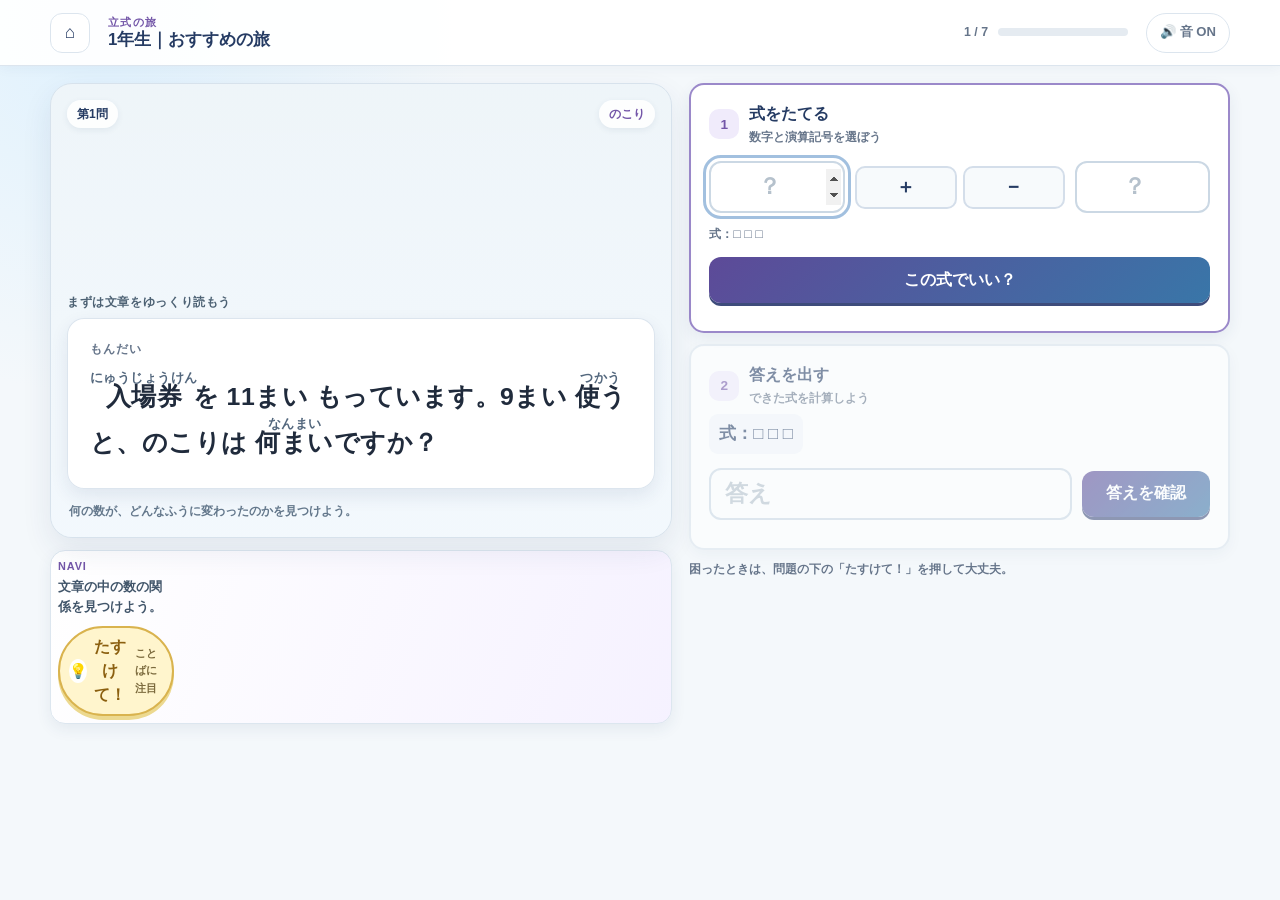
==== commit 08f9a865: "Refresh question script after prompt edit" ====
--- a/quest.html
+++ b/quest.html
@@ -148,6 +148,6 @@
     </section>
   </div>
 
-  <script type="module" src="quest.js?v=20261022-12"></script>
+  <script type="module" src="quest.js?v=20261022-13"></script>
 </body>
 </html>
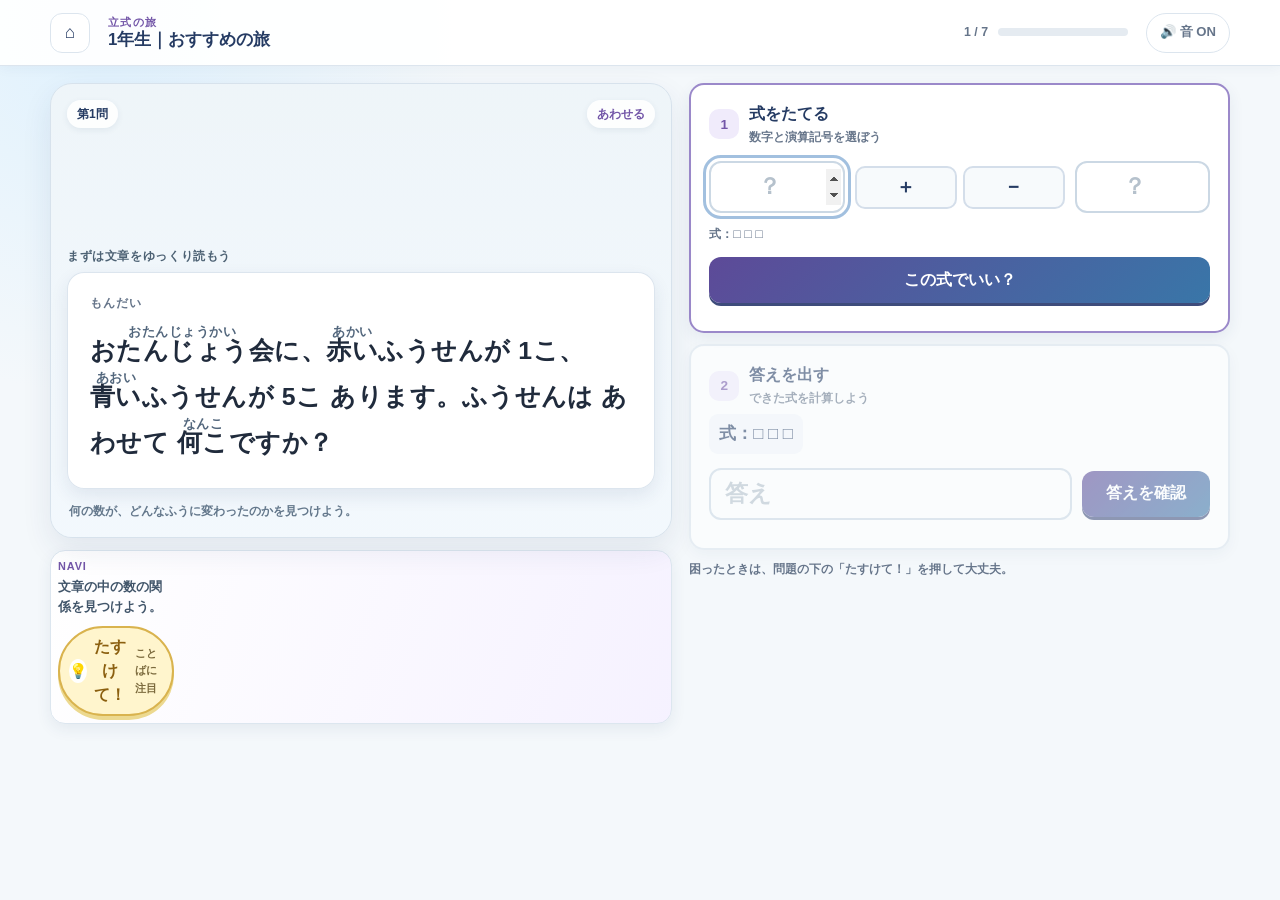
==== commit f1e050ec: "Refresh question page after question refinements" ====
--- a/quest.html
+++ b/quest.html
@@ -148,6 +148,6 @@
     </section>
   </div>
 
-  <script type="module" src="quest.js?v=20261022-13"></script>
+  <script type="module" src="quest.js?v=20261022-14"></script>
 </body>
 </html>
